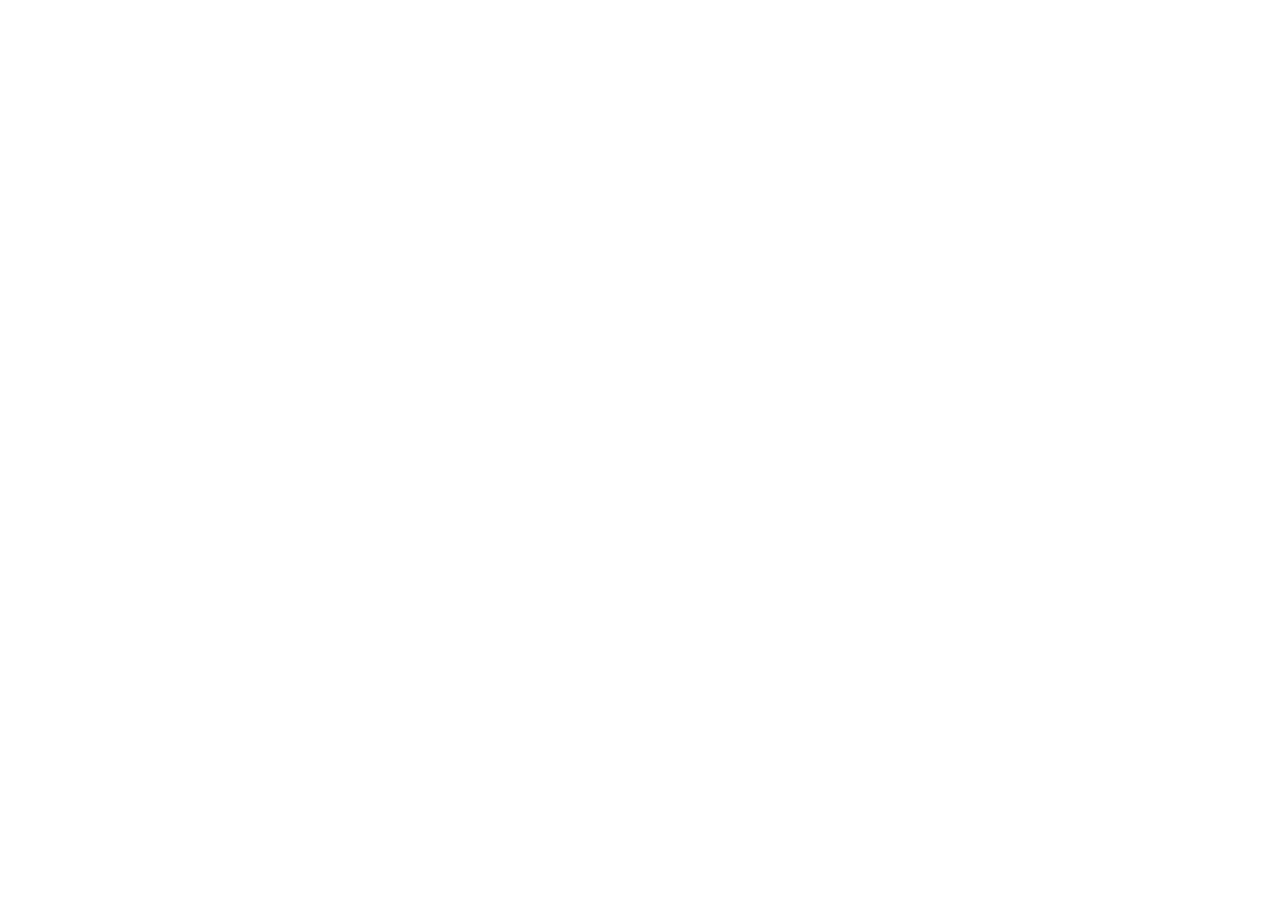
==== catodo/index.html @ e5c3eee6 "Catodo" ====
<!DOCTYPE html><html lang=en><head><meta charset=utf-8><meta http-equiv=X-UA-Compatible content="IE=edge"><meta name=viewport content="width=device-width,initial-scale=1"><link rel=icon href=/favicon.ico><title>catodo</title><link href=/css/app.61fc1787.css rel=preload as=style><link href=/js/app.9ff0e412.js rel=preload as=script><link href=/js/chunk-vendors.6efbadd3.js rel=preload as=script><link href=/css/app.61fc1787.css rel=stylesheet></head><body><noscript><strong>We're sorry but catodo doesn't work properly without JavaScript enabled. Please enable it to continue.</strong></noscript><div id=app></div><script src=/js/chunk-vendors.6efbadd3.js></script><script src=/js/app.9ff0e412.js></script></body></html>
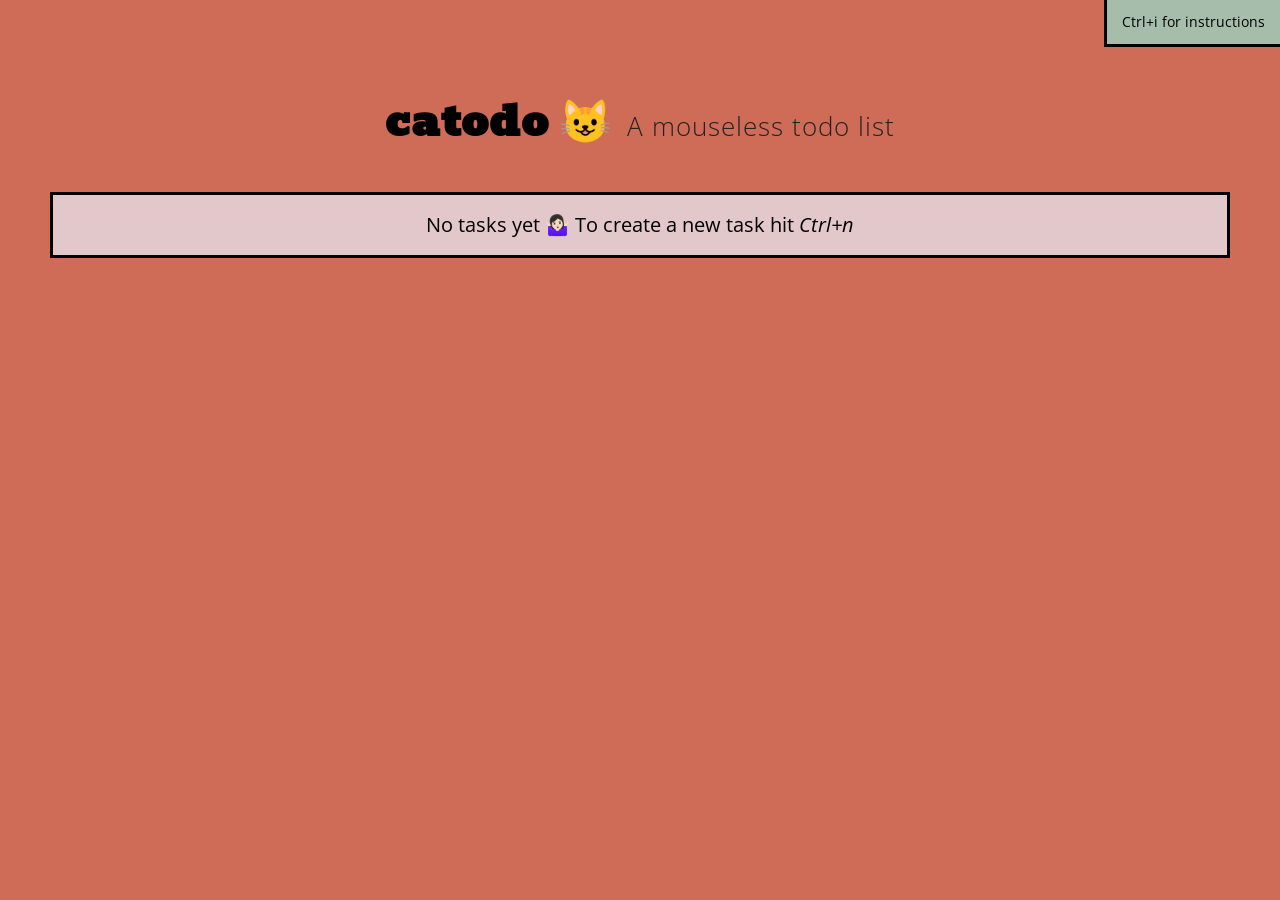
==== commit 9b43589e: "Catodo" ====
--- a/catodo/index.html
+++ b/catodo/index.html
@@ -1 +1 @@
-<!DOCTYPE html><html lang=en><head><meta charset=utf-8><meta http-equiv=X-UA-Compatible content="IE=edge"><meta name=viewport content="width=device-width,initial-scale=1"><link rel=icon href=/favicon.ico><title>catodo</title><link href=/css/app.61fc1787.css rel=preload as=style><link href=/js/app.9ff0e412.js rel=preload as=script><link href=/js/chunk-vendors.6efbadd3.js rel=preload as=script><link href=/css/app.61fc1787.css rel=stylesheet></head><body><noscript><strong>We're sorry but catodo doesn't work properly without JavaScript enabled. Please enable it to continue.</strong></noscript><div id=app></div><script src=/js/chunk-vendors.6efbadd3.js></script><script src=/js/app.9ff0e412.js></script></body></html>+<!DOCTYPE html><html lang=en><head><meta charset=utf-8><meta http-equiv=X-UA-Compatible content="IE=edge"><meta name=viewport content="width=device-width,initial-scale=1"><link rel=icon href=favicon.ico><title>catodo</title><link href=css/app.61fc1787.css rel=preload as=style><link href=js/app.9eb08de2.js rel=preload as=script><link href=js/chunk-vendors.6efbadd3.js rel=preload as=script><link href=css/app.61fc1787.css rel=stylesheet></head><body><noscript><strong>We're sorry but catodo doesn't work properly without JavaScript enabled. Please enable it to continue.</strong></noscript><div id=app></div><script src=js/chunk-vendors.6efbadd3.js></script><script src=js/app.9eb08de2.js></script></body></html>
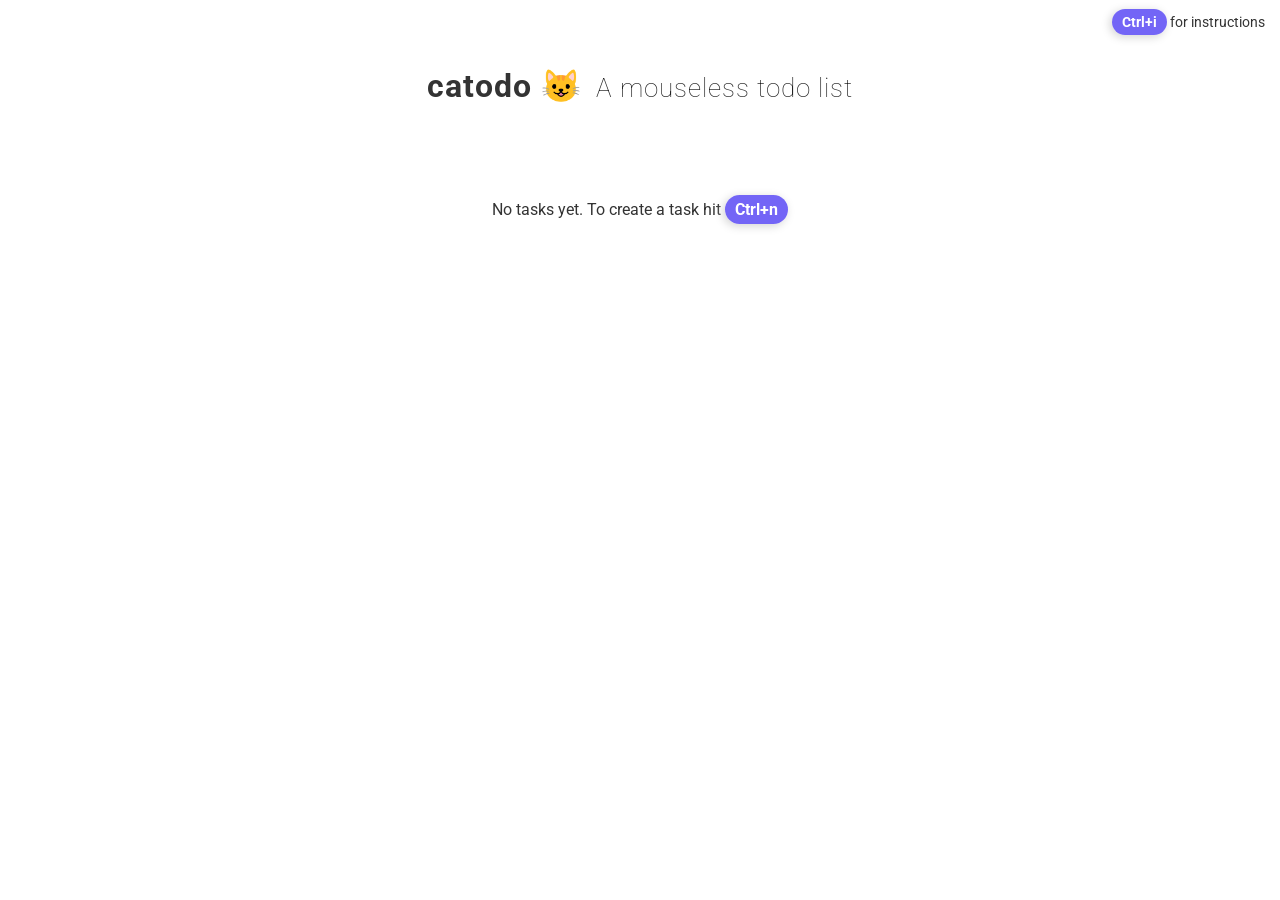
==== commit 9a30cc3a: "Catodo deploy" ====
--- a/catodo/index.html
+++ b/catodo/index.html
@@ -1 +1 @@
-<!DOCTYPE html><html lang=en><head><meta charset=utf-8><meta http-equiv=X-UA-Compatible content="IE=edge"><meta name=viewport content="width=device-width,initial-scale=1"><link rel=icon href=favicon.ico><title>catodo</title><link href=css/app.61fc1787.css rel=preload as=style><link href=js/app.9eb08de2.js rel=preload as=script><link href=js/chunk-vendors.6efbadd3.js rel=preload as=script><link href=css/app.61fc1787.css rel=stylesheet></head><body><noscript><strong>We're sorry but catodo doesn't work properly without JavaScript enabled. Please enable it to continue.</strong></noscript><div id=app></div><script src=js/chunk-vendors.6efbadd3.js></script><script src=js/app.9eb08de2.js></script></body></html>+<!DOCTYPE html><html lang=en><head><meta charset=utf-8><meta http-equiv=X-UA-Compatible content="IE=edge"><meta name=viewport content="width=device-width,initial-scale=1"><link rel=icon href=favicon.ico><title>catodo</title><link href=css/app.b5f93467.css rel=preload as=style><link href=js/app.f50dad26.js rel=preload as=script><link href=js/chunk-vendors.6efbadd3.js rel=preload as=script><link href=css/app.b5f93467.css rel=stylesheet></head><body><noscript><strong>We're sorry but catodo doesn't work properly without JavaScript enabled. Please enable it to continue.</strong></noscript><div id=app></div><script src=js/chunk-vendors.6efbadd3.js></script><script src=js/app.f50dad26.js></script></body></html>
